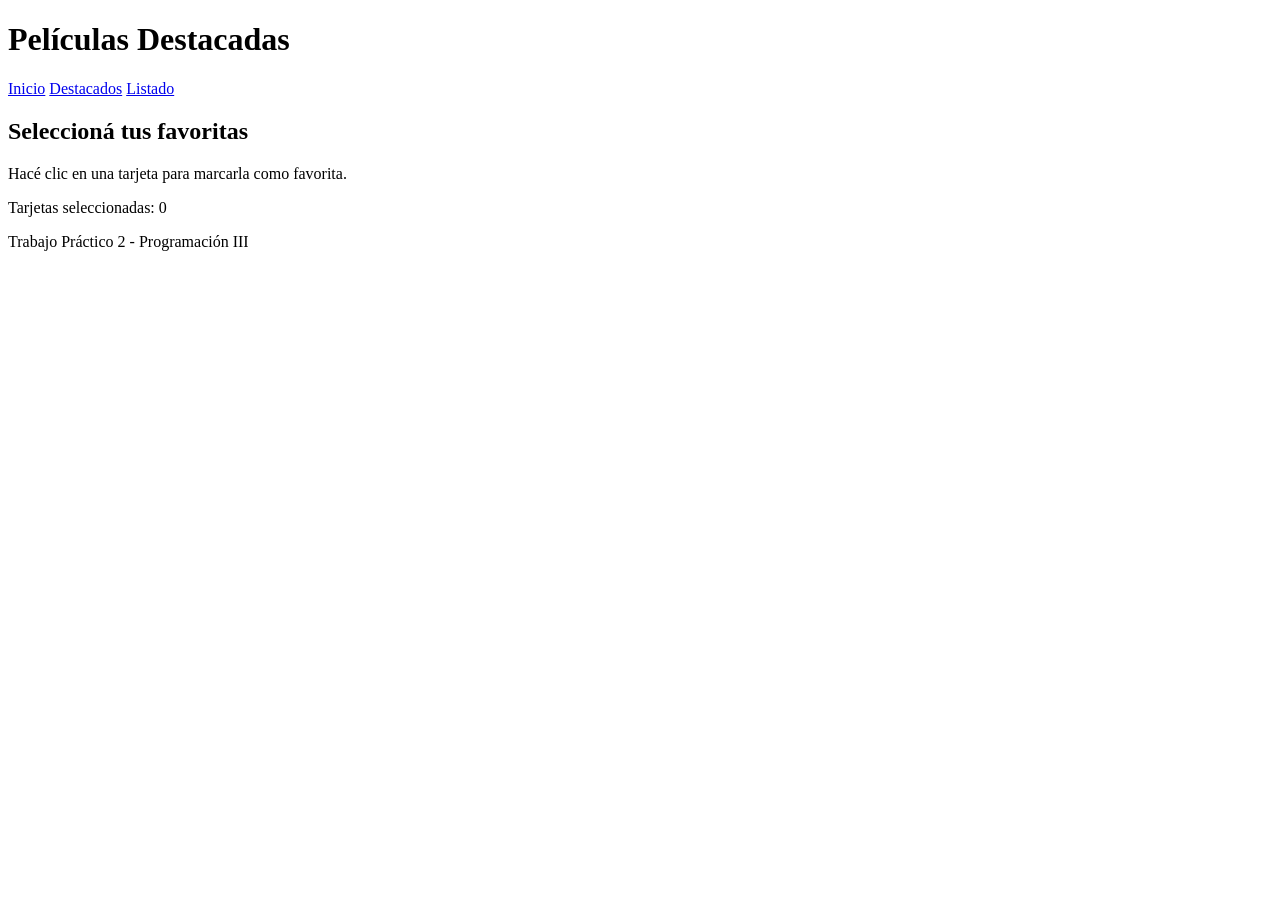
==== destacados.html @ 7656e460 "Se crearon archivos html y su estructura" ====
<!DOCTYPE html>
<html lang="es">
<head>
    <meta charset="UTF-8">
    <meta name="viewport" content="width=device-width, initial-scale=1.0">
    <title>Destacados</title>
    <link rel="stylesheet" href="css/styles.css">
</head>
<body>
    <header>
        <h1>Películas Destacadas</h1>
        <nav>
            <a href="index.html">Inicio</a>
            <a href="destacados.html" class="active">Destacados</a>
            <a href="listado.html">Listado</a>
        </nav>
    </header>

    <main>
        <h2>Seleccioná tus favoritas</h2>
        <p>Hacé clic en una tarjeta para marcarla como favorita.</p>

        <div id="contenedor-tarjetas" class="contenedor-tarjetas">
            <!-- Se genera con JavaScript -->
        </div>

        <p id="contador" class="resultado">Tarjetas seleccionadas: 0</p>
    </main>

    <footer>
        <p>Trabajo Práctico 2 - Programación III</p>
    </footer>

    <script src="js/destacados.js"></script>
</body>
</html>
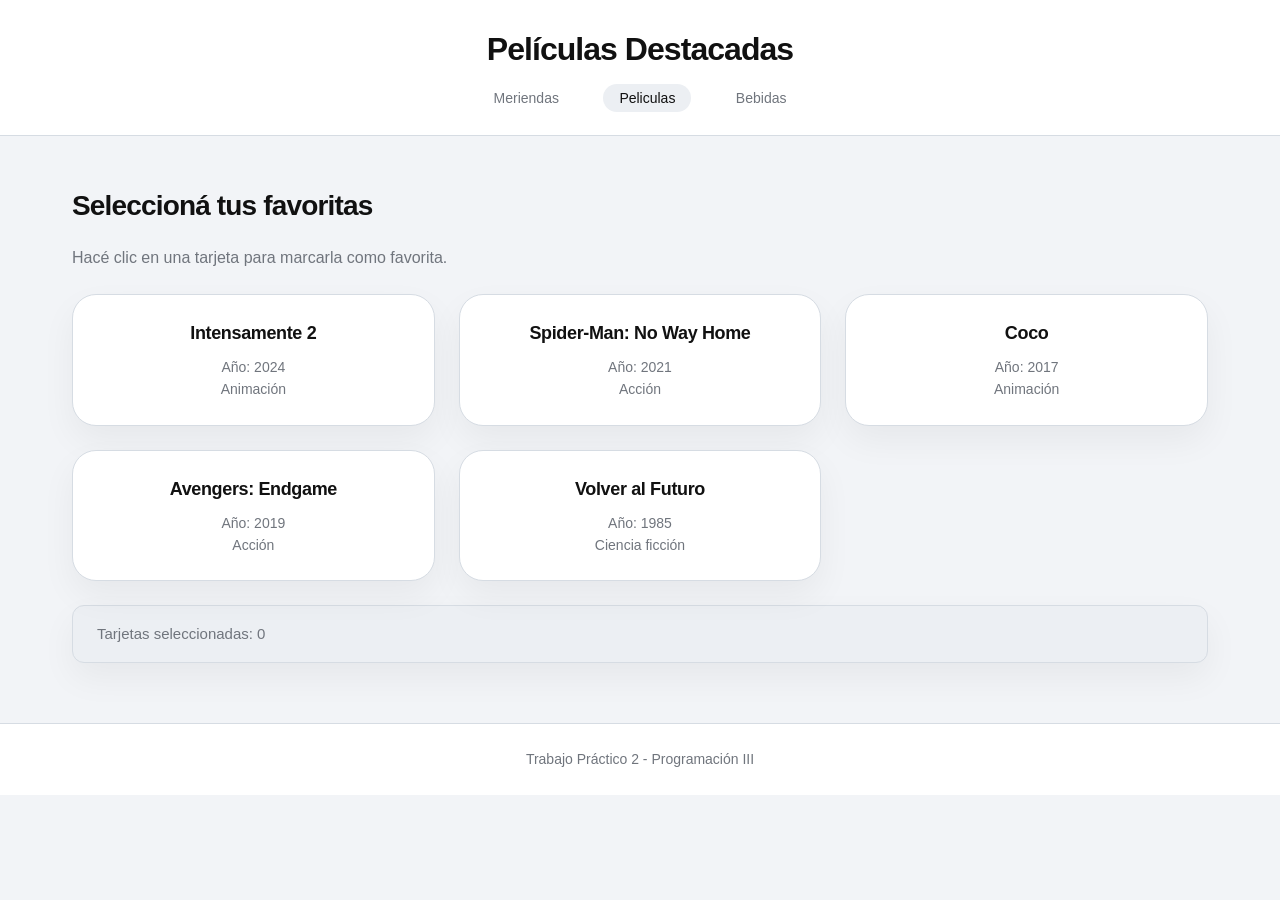
==== commit 73aa6e9a: "Se solucionan algunos detalles" ====
--- a/destacados.html
+++ b/destacados.html
@@ -10,9 +10,9 @@
     <header>
         <h1>Películas Destacadas</h1>
         <nav>
-            <a href="index.html">Inicio</a>
-            <a href="destacados.html" class="active">Destacados</a>
-            <a href="listado.html">Listado</a>
+            <a href="index.html">Meriendas</a>
+            <a href="destacados.html" class="active">Peliculas</a>
+            <a href="listado.html">Bebidas</a>
         </nav>
     </header>
 
@@ -21,7 +21,6 @@
         <p>Hacé clic en una tarjeta para marcarla como favorita.</p>
 
         <div id="contenedor-tarjetas" class="contenedor-tarjetas">
-            <!-- Se genera con JavaScript -->
         </div>
 
         <p id="contador" class="resultado">Tarjetas seleccionadas: 0</p>
--- a/css/styles.css
+++ b/css/styles.css
@@ -0,0 +1,239 @@
+:root {
+    --color-primary: #111111;
+    --color-secondary: #E5E8EC;
+    --color-background: #F2F4F7;
+    --color-surface: #FFFFFF;
+    --color-surface-alt: #ECEFF3;
+    --color-text-primary: #101114;
+    --color-text-secondary: #70757D;
+    --color-border: #D6DCE3;
+    --color-accent: #000000;
+    
+    --font-heading: 'Space Grotesk', sans-serif;
+    --font-body: 'Inter', sans-serif;
+    
+    --shadow-soft: 0px 15px 35px rgba(0, 0, 0, 0.05);
+    --transition-default: 0.3s ease;
+    --border-radius-card: 24px;
+}
+
+* {
+    margin: 0;
+    padding: 0;
+    box-sizing: border-box;
+}
+
+body {
+    font-family: var(--font-body);
+    background-color: var(--color-background);
+    color: var(--color-text-primary);
+    line-height: 1.6;
+}
+
+header {
+    background-color: var(--color-surface);
+    border-bottom: 1px solid var(--color-border);
+    padding: 24px 32px;
+    text-align: center;
+}
+
+header h1 {
+    font-family: var(--font-heading);
+    font-size: 32px;
+    font-weight: 800;
+    letter-spacing: -0.03em;
+    color: var(--color-primary);
+    margin-bottom: 10px;
+}
+
+nav {
+    margin-top: 8px;
+}
+
+nav a {
+    font-family: var(--font-body);
+    font-weight: 500;
+    color: var(--color-text-secondary);
+    text-decoration: none;
+    margin: 0 12px;
+    padding: 6px 16px;
+    font-size: 14px;
+    border-radius: 999px;
+    transition: var(--transition-default);
+}
+
+nav a:hover, nav a.active {
+    color: var(--color-primary);
+    background-color: var(--color-surface-alt);
+}
+
+main {
+    max-width: 1200px;
+    margin: 48px auto;
+    padding: 0 32px;
+}
+
+main h2 {
+    font-family: var(--font-heading);
+    font-size: 28px;
+    font-weight: 700;
+    letter-spacing: -0.03em;
+    color: var(--color-primary);
+    margin-bottom: 16px;
+}
+
+main p {
+    color: var(--color-text-secondary);
+    margin-bottom: 24px;
+}
+
+.btn {
+    font-family: var(--font-body);
+    font-weight: 500;
+    font-size: 14px;
+    background-color: var(--color-primary);
+    color: white;
+    border: 1px solid var(--color-primary);
+    padding: 10px 24px;
+    cursor: pointer;
+    border-radius: 999px;
+    margin: 8px 8px 8px 0;
+    box-shadow: var(--shadow-soft);
+    transition: var(--transition-default);
+}
+
+.btn:hover {
+    background-color: var(--color-accent);
+    transform: translateY(-1px);
+}
+
+.btn-filtro {
+    background-color: var(--color-surface);
+    color: var(--color-primary);
+    border: 1px solid var(--color-border);
+}
+
+.btn-filtro:hover {
+    background-color: var(--color-surface-alt);
+}
+
+.lista-meriendas {
+    list-style: none;
+    padding: 0;
+    margin-bottom: 24px;
+}
+
+.lista-meriendas li {
+    background-color: var(--color-surface);
+    border: 1px solid var(--color-border);
+    border-radius: 16px;
+    padding: 16px 24px;
+    margin-bottom: 12px;
+    font-size: 15px;
+    box-shadow: var(--shadow-soft);
+    transition: var(--transition-default);
+}
+
+.lista-meriendas li:hover {
+    transform: translateX(4px);
+    border-color: var(--color-text-secondary);
+}
+
+.contenedor-tarjetas {
+    display: flex;
+    flex-wrap: wrap;
+    gap: 24px;
+    margin-top: 24px;
+    margin-bottom: 24px;
+}
+
+.tarjeta {
+    background-color: var(--color-surface);
+    border: 1px solid var(--color-border);
+    border-radius: var(--border-radius-card);
+    padding: 24px;
+    width: calc(33.333% - 16px);
+    min-width: 250px;
+    text-align: center;
+    box-shadow: var(--shadow-soft);
+    transition: var(--transition-default);
+}
+
+.tarjeta h3 {
+    font-family: var(--font-heading);
+    font-size: 18px;
+    font-weight: 700;
+    letter-spacing: -0.02em;
+    margin-bottom: 8px;
+    color: var(--color-primary);
+}
+
+.tarjeta p {
+    font-size: 14px;
+    color: var(--color-text-secondary);
+    margin-bottom: 0;
+}
+
+.tarjeta-clickeable {
+    cursor: pointer;
+}
+
+.tarjeta-clickeable:hover {
+    transform: scale(1.03);
+    border-color: var(--color-text-secondary);
+}
+
+.tarjeta.seleccionada {
+    background-color: var(--color-primary);
+    border-color: var(--color-primary);
+}
+
+.tarjeta.seleccionada h3 {
+    color: var(--color-surface);
+}
+
+.tarjeta.seleccionada p {
+    color: var(--color-secondary);
+}
+
+.resultado {
+    margin-top: 24px;
+    padding: 16px 24px;
+    background-color: var(--color-surface-alt);
+    border-radius: 12px;
+    font-size: 15px;
+    font-weight: 500;
+    border: 1px solid var(--color-border);
+    box-shadow: var(--shadow-soft);
+}
+
+.botones {
+    margin: 20px 0;
+}
+
+footer {
+    text-align: center;
+    padding: 24px;
+    margin-top: 60px;
+    background-color: var(--color-surface);
+    color: var(--color-text-secondary);
+    font-size: 14px;
+    border-top: 1px solid var(--color-border);
+}
+
+@media (max-width: 768px) {
+    .tarjeta {
+        width: calc(50% - 12px);
+    }
+}
+
+@media (max-width: 480px) {
+    .tarjeta {
+        width: 100%;
+    }
+    nav a {
+        margin: 0 4px;
+        padding: 4px 10px;
+        font-size: 12px;
+    }
+}
